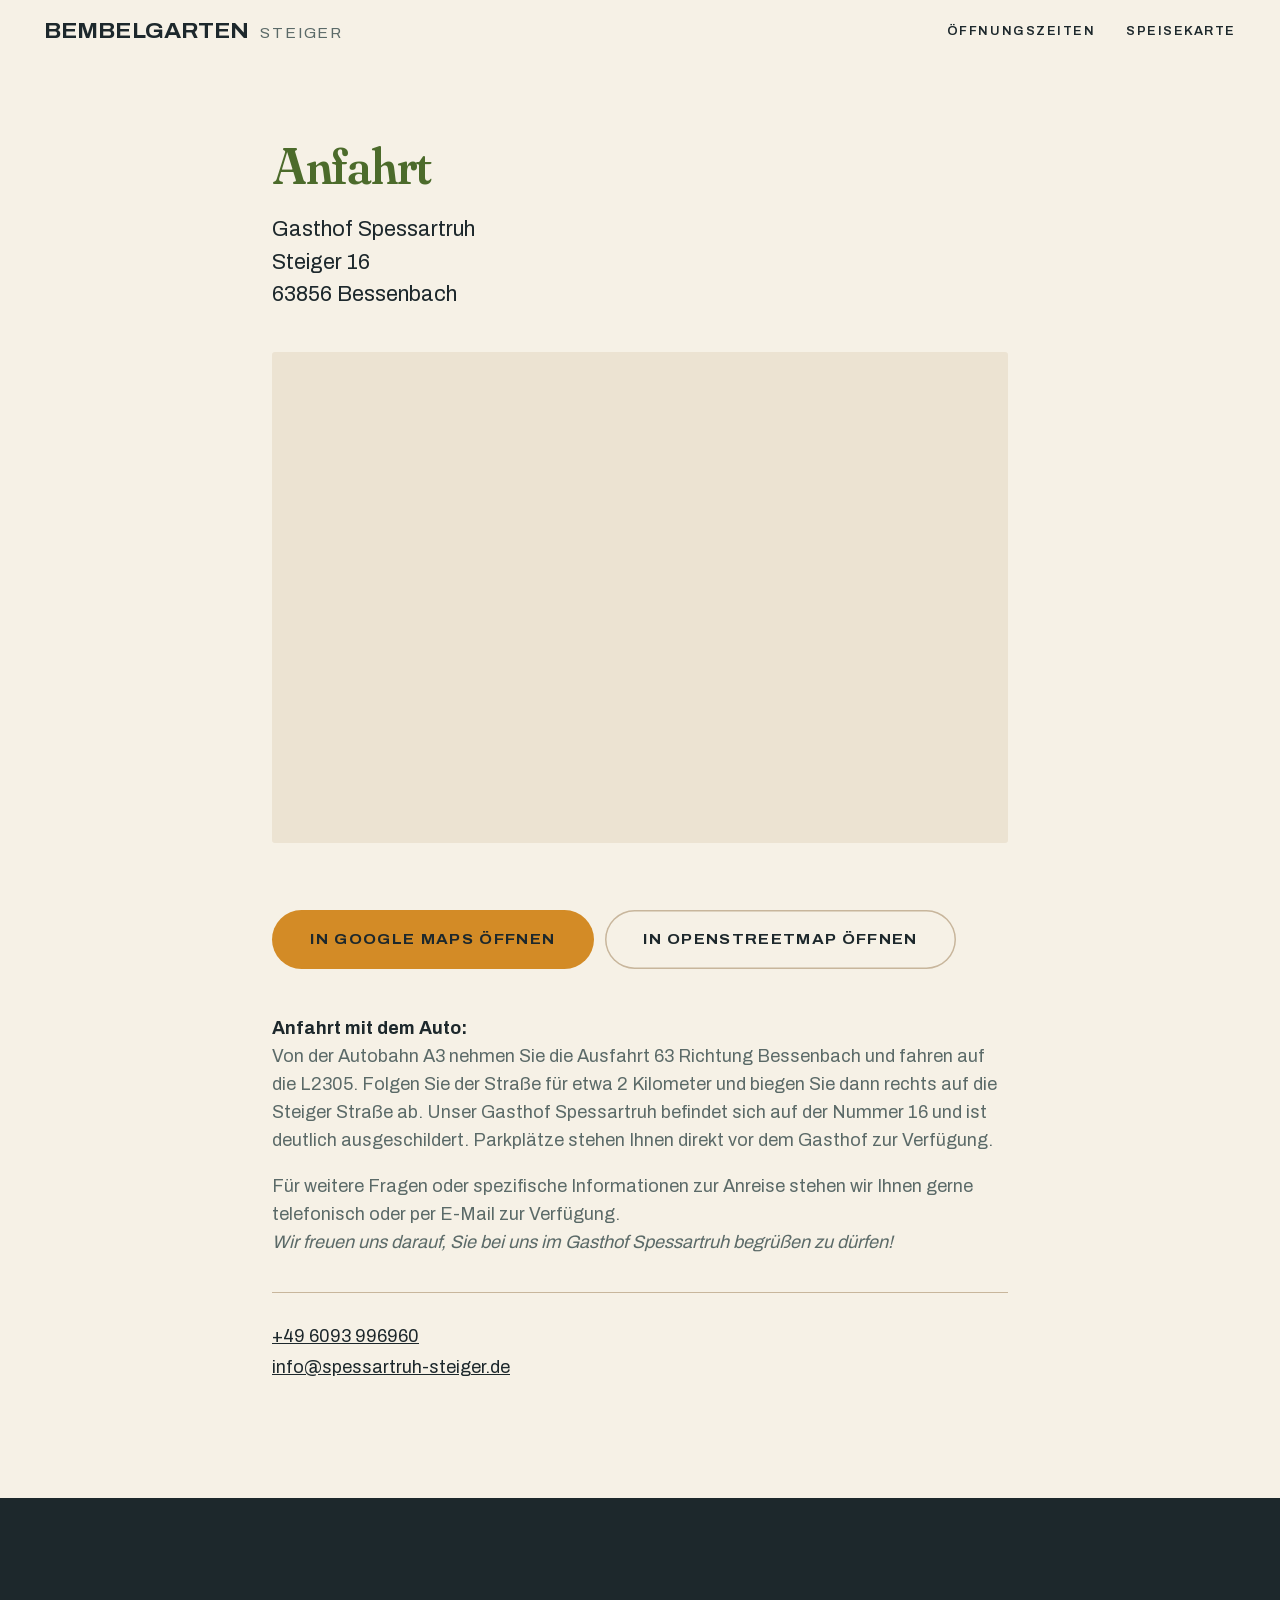
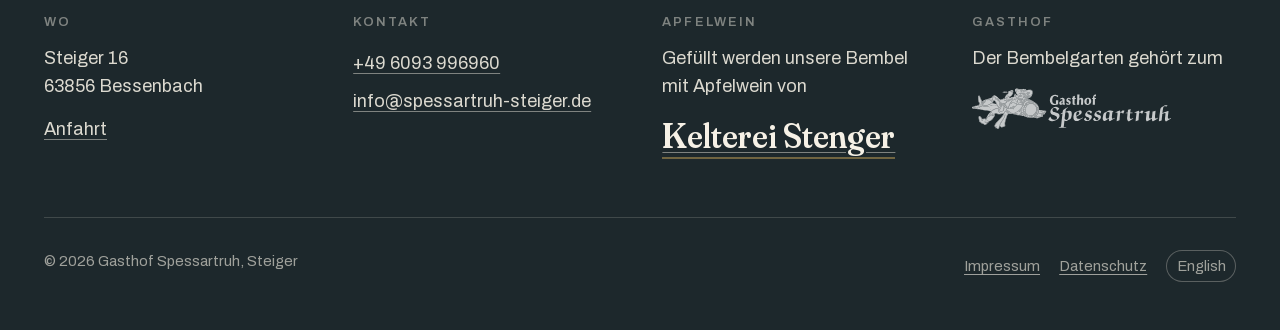
==== anfahrt/index.html @ 01d2a1b9 "deploy: gasthofspessartruh/bembelgarten-hugo@0992ba756c1b0a7e0a044a163f8b17d462c1fe41" ====
<!doctype html><html lang=de><head><meta charset=utf-8><meta name=viewport content="width=device-width,initial-scale=1,viewport-fit=cover"><title>Bembelgarten Steiger · Anfahrt</title>
<meta name=description content="Anfahrt · Bembelgarten Steiger"><meta name=theme-color content="#0d3454"><link rel=icon type=image/png href=/favicon-96x96.png sizes=96x96><link rel=icon type=image/svg+xml href=/favicon.svg><link rel="shortcut icon" href=/favicon.ico><link rel=apple-touch-icon sizes=180x180 href=/apple-touch-icon.png><meta name=apple-mobile-web-app-title content="Bembelgarten Steiger"><link rel=manifest href=/site.webmanifest><link rel=preload as=font type=font/woff2 href=/fonts/archivo-latin-var.woff2 crossorigin><link rel=preload as=font type=font/woff2 href=/fonts/fraunces-latin-var.woff2 crossorigin><link rel=stylesheet href=/css/main.min.7b71091c5e899516b2b518c86d17af44c922053eebf13677245d75f1767b822b.css integrity="sha256-e3EJHF6JlRaytRjIbRevRMkiBT7r8TZ3JF118XZ7gis="><meta property="og:image" content="https://bembelgarten-steiger.de/images/garten/bembelgarten-abend_hu_26a13e6df407be30.jpeg"><meta property="og:image:width" content="1200"><meta property="og:image:height" content="630"><meta property="og:type" content="website"><meta property="og:locale" content="de_DE"><meta property="og:site_name" content="Bembelgarten Steiger"><meta property="og:title" content="Anfahrt"><meta property="og:description" content="Der Bembelgarten in Steiger: Apfelwein unter alten Nussbäumen, mit Blick über den Spessart. Er gehört zum Gasthof Spessartruh."><meta property="og:url" content="https://bembelgarten-steiger.de/anfahrt/"><meta name=twitter:card content="summary_large_image"><link rel=canonical href=https://bembelgarten-steiger.de/anfahrt/><link rel=alternate hreflang=de href=https://bembelgarten-steiger.de/anfahrt/><link rel=alternate hreflang=en href=https://bembelgarten-steiger.de/en/directions/></head><body class=seite><a class=sprungmarke href=#inhalt>Zum Inhalt springen</a><header class=kopf><a class=wortmarke href=/><span class=wortmarke__eins>Bembelgarten</span>
<span class=wortmarke__zwei>Steiger</span></a><nav class=kopf__nav aria-label=Öffnungszeiten><a href=/#zeiten>Öffnungszeiten</a>
<a href=/speisekarte/>Speisekarte</a></nav></header><main id=inhalt><section class=anfahrt><div class=anfahrt__innen><h1 class=anfahrt__titel>Anfahrt</h1><p class=anfahrt__adresse>Gasthof Spessartruh<br>Steiger 16<br>63856 Bessenbach</p><div class=anfahrt__karte><iframe title=Anfahrt src="https://www.openstreetmap.org/export/embed.html?bbox=9.2609%2C49.9945%2C9.2689%2C49.9985&amp;layer=mapnik&amp;marker=49.9964993%2C9.2648703" loading=lazy referrerpolicy=no-referrer sandbox="allow-scripts allow-same-origin allow-popups"></iframe></div><div class=anfahrt__wege><a class=knopf href="https://www.google.com/maps/dir/?api=1&amp;destination=Steiger+16%2C+63856+Bessenbach%2C+Deutschland" target=_blank rel=noopener>In Google Maps öffnen
</a><a class="knopf knopf--leise" href="https://www.openstreetmap.org/?mlat=49.9964993&amp;mlon=9.2648703#map=17/49.9965/9.2649" target=_blank rel=noopener>In OpenStreetMap öffnen</a></div><div class=anfahrt__text><p><strong>Anfahrt mit dem Auto:</strong><br>Von der Autobahn A3 nehmen Sie die Ausfahrt 63 Richtung Bessenbach und fahren auf die L2305. Folgen Sie der Straße für etwa 2 Kilometer und biegen Sie dann rechts auf die Steiger Straße ab. Unser Gasthof Spessartruh befindet sich auf der Nummer 16 und ist deutlich ausgeschildert. Parkplätze stehen Ihnen direkt vor dem Gasthof zur Verfügung.</p><p>Für weitere Fragen oder spezifische Informationen zur Anreise stehen wir Ihnen gerne telefonisch oder per E-Mail zur Verfügung.<br><em>Wir freuen uns darauf, Sie bei uns im Gasthof Spessartruh begrüßen zu dürfen!</em></p></div><p class=anfahrt__kontakt><a href=tel:+496093996960>+49 6093 996960</a><br><a href=mailto:info@spessartruh-steiger.de>info@spessartruh-steiger.de</a></p></div></section></main><footer class=fuss><div class=fuss__innen><div class=fuss__spalten><div class=fuss__block><h2 class=fuss__titel>Wo</h2><p>Steiger 16<br>63856 Bessenbach</p><p><a href=/anfahrt/>Anfahrt</a></p></div><div class=fuss__block><h2 class=fuss__titel>Kontakt</h2><p><a href=tel:+496093996960>+49 6093 996960</a><br><a href=mailto:info@spessartruh-steiger.de>info@spessartruh-steiger.de</a></p></div><div class=fuss__block><h2 class=fuss__titel>Apfelwein</h2><p>Gefüllt werden unsere Bembel mit Apfelwein von</p><a class=fuss__logo href=https://www.stengersfruchterlebnis.de/steng-apfelwein-ubersicht/ rel=noopener><span class=fuss__name>Kelterei Stenger</span></a></div><div class=fuss__block><h2 class=fuss__titel>Gasthof</h2><p>Der Bembelgarten gehört zum</p><a class=fuss__logo href=https://www.spessartruh-steiger.de/ rel=noopener><img class="logo logo--spessartruh" src=/images/logos/spessartruh.svg alt="Gasthof Spessartruh"></a></div></div><div class=fuss__zeile><p class=fuss__klein>© 2026 Gasthof Spessartruh, Steiger</p><p class=fuss__klein><a href=/impressum/>Impressum</a>
<a href=/datenschutz/>Datenschutz</a>
<a class=fuss__sprache href=/en/directions/ hreflang=en lang=en>English</a></p></div></div></footer></body></html>
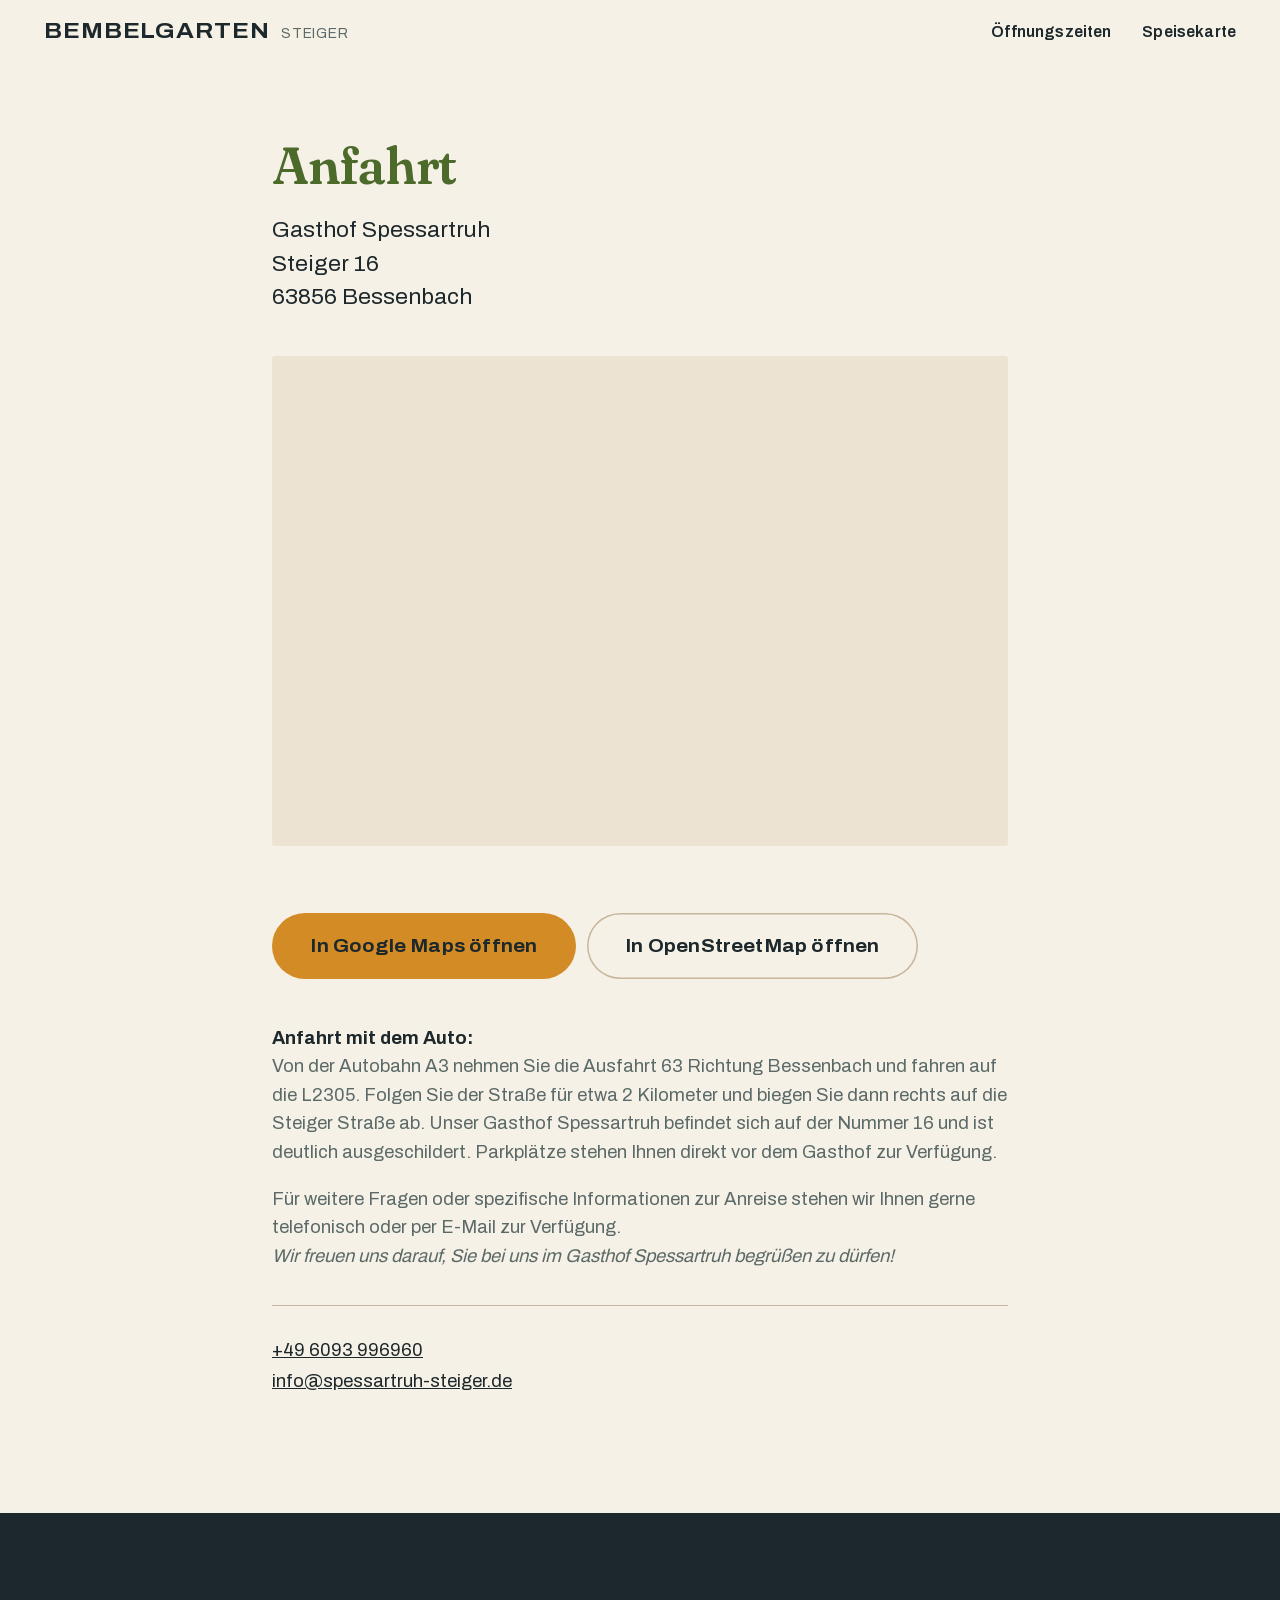
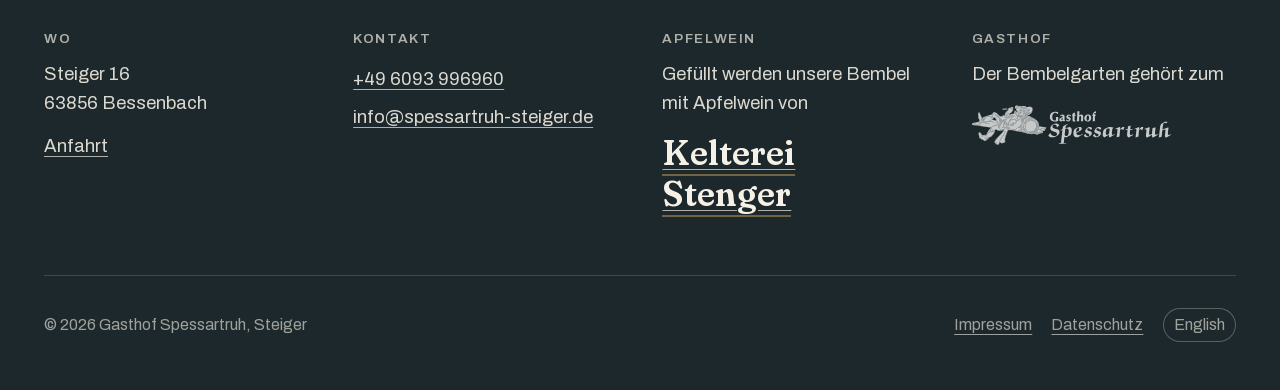
==== commit 185f1a68: "deploy: gasthofspessartruh/bembelgarten-hugo@f7efdb1f7d5adced951de089207e3dfda1a67b91" ====
--- a/anfahrt/index.html
+++ b/anfahrt/index.html
@@ -1,5 +1,5 @@
 <!doctype html><html lang=de><head><meta charset=utf-8><meta name=viewport content="width=device-width,initial-scale=1,viewport-fit=cover"><title>Bembelgarten Steiger · Anfahrt</title>
-<meta name=description content="Anfahrt · Bembelgarten Steiger"><meta name=theme-color content="#0d3454"><link rel=icon type=image/png href=/favicon-96x96.png sizes=96x96><link rel=icon type=image/svg+xml href=/favicon.svg><link rel="shortcut icon" href=/favicon.ico><link rel=apple-touch-icon sizes=180x180 href=/apple-touch-icon.png><meta name=apple-mobile-web-app-title content="Bembelgarten Steiger"><link rel=manifest href=/site.webmanifest><link rel=preload as=font type=font/woff2 href=/fonts/archivo-latin-var.woff2 crossorigin><link rel=preload as=font type=font/woff2 href=/fonts/fraunces-latin-var.woff2 crossorigin><link rel=stylesheet href=/css/main.min.7b71091c5e899516b2b518c86d17af44c922053eebf13677245d75f1767b822b.css integrity="sha256-e3EJHF6JlRaytRjIbRevRMkiBT7r8TZ3JF118XZ7gis="><meta property="og:image" content="https://bembelgarten-steiger.de/images/garten/bembelgarten-abend_hu_26a13e6df407be30.jpeg"><meta property="og:image:width" content="1200"><meta property="og:image:height" content="630"><meta property="og:type" content="website"><meta property="og:locale" content="de_DE"><meta property="og:site_name" content="Bembelgarten Steiger"><meta property="og:title" content="Anfahrt"><meta property="og:description" content="Der Bembelgarten in Steiger: Apfelwein unter alten Nussbäumen, mit Blick über den Spessart. Er gehört zum Gasthof Spessartruh."><meta property="og:url" content="https://bembelgarten-steiger.de/anfahrt/"><meta name=twitter:card content="summary_large_image"><link rel=canonical href=https://bembelgarten-steiger.de/anfahrt/><link rel=alternate hreflang=de href=https://bembelgarten-steiger.de/anfahrt/><link rel=alternate hreflang=en href=https://bembelgarten-steiger.de/en/directions/></head><body class=seite><a class=sprungmarke href=#inhalt>Zum Inhalt springen</a><header class=kopf><a class=wortmarke href=/><span class=wortmarke__eins>Bembelgarten</span>
+<meta name=description content="Anfahrt · Bembelgarten Steiger"><meta name=theme-color content="#0d3454"><link rel=icon type=image/png href=/favicon-96x96.png sizes=96x96><link rel=icon type=image/svg+xml href=/favicon.svg><link rel="shortcut icon" href=/favicon.ico><link rel=apple-touch-icon sizes=180x180 href=/apple-touch-icon.png><meta name=apple-mobile-web-app-title content="Bembelgarten Steiger"><link rel=manifest href=/site.webmanifest><link rel=preload as=font type=font/woff2 href=/fonts/archivo-latin-var.woff2 crossorigin><link rel=preload as=font type=font/woff2 href=/fonts/fraunces-latin-var.woff2 crossorigin><link rel=stylesheet href=/css/main.min.27dcd08794179a826aa3ae83d851e2abc2ba4a8bed590b3c6bce413666594f17.css integrity="sha256-J9zQh5QXmoJqo66D2FHiq8K6SovtWQs8a85BNmZZTxc="><meta property="og:image" content="https://bembelgarten-steiger.de/images/garten/bembelgarten-abend_hu_26a13e6df407be30.jpeg"><meta property="og:image:width" content="1200"><meta property="og:image:height" content="630"><meta property="og:type" content="website"><meta property="og:locale" content="de_DE"><meta property="og:site_name" content="Bembelgarten Steiger"><meta property="og:title" content="Anfahrt"><meta property="og:description" content="Der Bembelgarten in Steiger: Apfelwein unter alten Nussbäumen, mit Blick über den Spessart. Er gehört zum Gasthof Spessartruh."><meta property="og:url" content="https://bembelgarten-steiger.de/anfahrt/"><meta name=twitter:card content="summary_large_image"><link rel=canonical href=https://bembelgarten-steiger.de/anfahrt/><link rel=alternate hreflang=de href=https://bembelgarten-steiger.de/anfahrt/><link rel=alternate hreflang=en href=https://bembelgarten-steiger.de/en/directions/></head><body class=seite><a class=sprungmarke href=#inhalt>Zum Inhalt springen</a><header class=kopf><a class=wortmarke href=/><span class=wortmarke__eins>Bembelgarten</span>
 <span class=wortmarke__zwei>Steiger</span></a><nav class=kopf__nav aria-label=Öffnungszeiten><a href=/#zeiten>Öffnungszeiten</a>
 <a href=/speisekarte/>Speisekarte</a></nav></header><main id=inhalt><section class=anfahrt><div class=anfahrt__innen><h1 class=anfahrt__titel>Anfahrt</h1><p class=anfahrt__adresse>Gasthof Spessartruh<br>Steiger 16<br>63856 Bessenbach</p><div class=anfahrt__karte><iframe title=Anfahrt src="https://www.openstreetmap.org/export/embed.html?bbox=9.2609%2C49.9945%2C9.2689%2C49.9985&amp;layer=mapnik&amp;marker=49.9964993%2C9.2648703" loading=lazy referrerpolicy=no-referrer sandbox="allow-scripts allow-same-origin allow-popups"></iframe></div><div class=anfahrt__wege><a class=knopf href="https://www.google.com/maps/dir/?api=1&amp;destination=Steiger+16%2C+63856+Bessenbach%2C+Deutschland" target=_blank rel=noopener>In Google Maps öffnen
 </a><a class="knopf knopf--leise" href="https://www.openstreetmap.org/?mlat=49.9964993&amp;mlon=9.2648703#map=17/49.9965/9.2649" target=_blank rel=noopener>In OpenStreetMap öffnen</a></div><div class=anfahrt__text><p><strong>Anfahrt mit dem Auto:</strong><br>Von der Autobahn A3 nehmen Sie die Ausfahrt 63 Richtung Bessenbach und fahren auf die L2305. Folgen Sie der Straße für etwa 2 Kilometer und biegen Sie dann rechts auf die Steiger Straße ab. Unser Gasthof Spessartruh befindet sich auf der Nummer 16 und ist deutlich ausgeschildert. Parkplätze stehen Ihnen direkt vor dem Gasthof zur Verfügung.</p><p>Für weitere Fragen oder spezifische Informationen zur Anreise stehen wir Ihnen gerne telefonisch oder per E-Mail zur Verfügung.<br><em>Wir freuen uns darauf, Sie bei uns im Gasthof Spessartruh begrüßen zu dürfen!</em></p></div><p class=anfahrt__kontakt><a href=tel:+496093996960>+49 6093 996960</a><br><a href=mailto:info@spessartruh-steiger.de>info@spessartruh-steiger.de</a></p></div></section></main><footer class=fuss><div class=fuss__innen><div class=fuss__spalten><div class=fuss__block><h2 class=fuss__titel>Wo</h2><p>Steiger 16<br>63856 Bessenbach</p><p><a href=/anfahrt/>Anfahrt</a></p></div><div class=fuss__block><h2 class=fuss__titel>Kontakt</h2><p><a href=tel:+496093996960>+49 6093 996960</a><br><a href=mailto:info@spessartruh-steiger.de>info@spessartruh-steiger.de</a></p></div><div class=fuss__block><h2 class=fuss__titel>Apfelwein</h2><p>Gefüllt werden unsere Bembel mit Apfelwein von</p><a class=fuss__logo href=https://www.stengersfruchterlebnis.de/steng-apfelwein-ubersicht/ rel=noopener><span class=fuss__name>Kelterei Stenger</span></a></div><div class=fuss__block><h2 class=fuss__titel>Gasthof</h2><p>Der Bembelgarten gehört zum</p><a class=fuss__logo href=https://www.spessartruh-steiger.de/ rel=noopener><img class="logo logo--spessartruh" src=/images/logos/spessartruh.svg alt="Gasthof Spessartruh"></a></div></div><div class=fuss__zeile><p class=fuss__klein>© 2026 Gasthof Spessartruh, Steiger</p><p class=fuss__klein><a href=/impressum/>Impressum</a>
